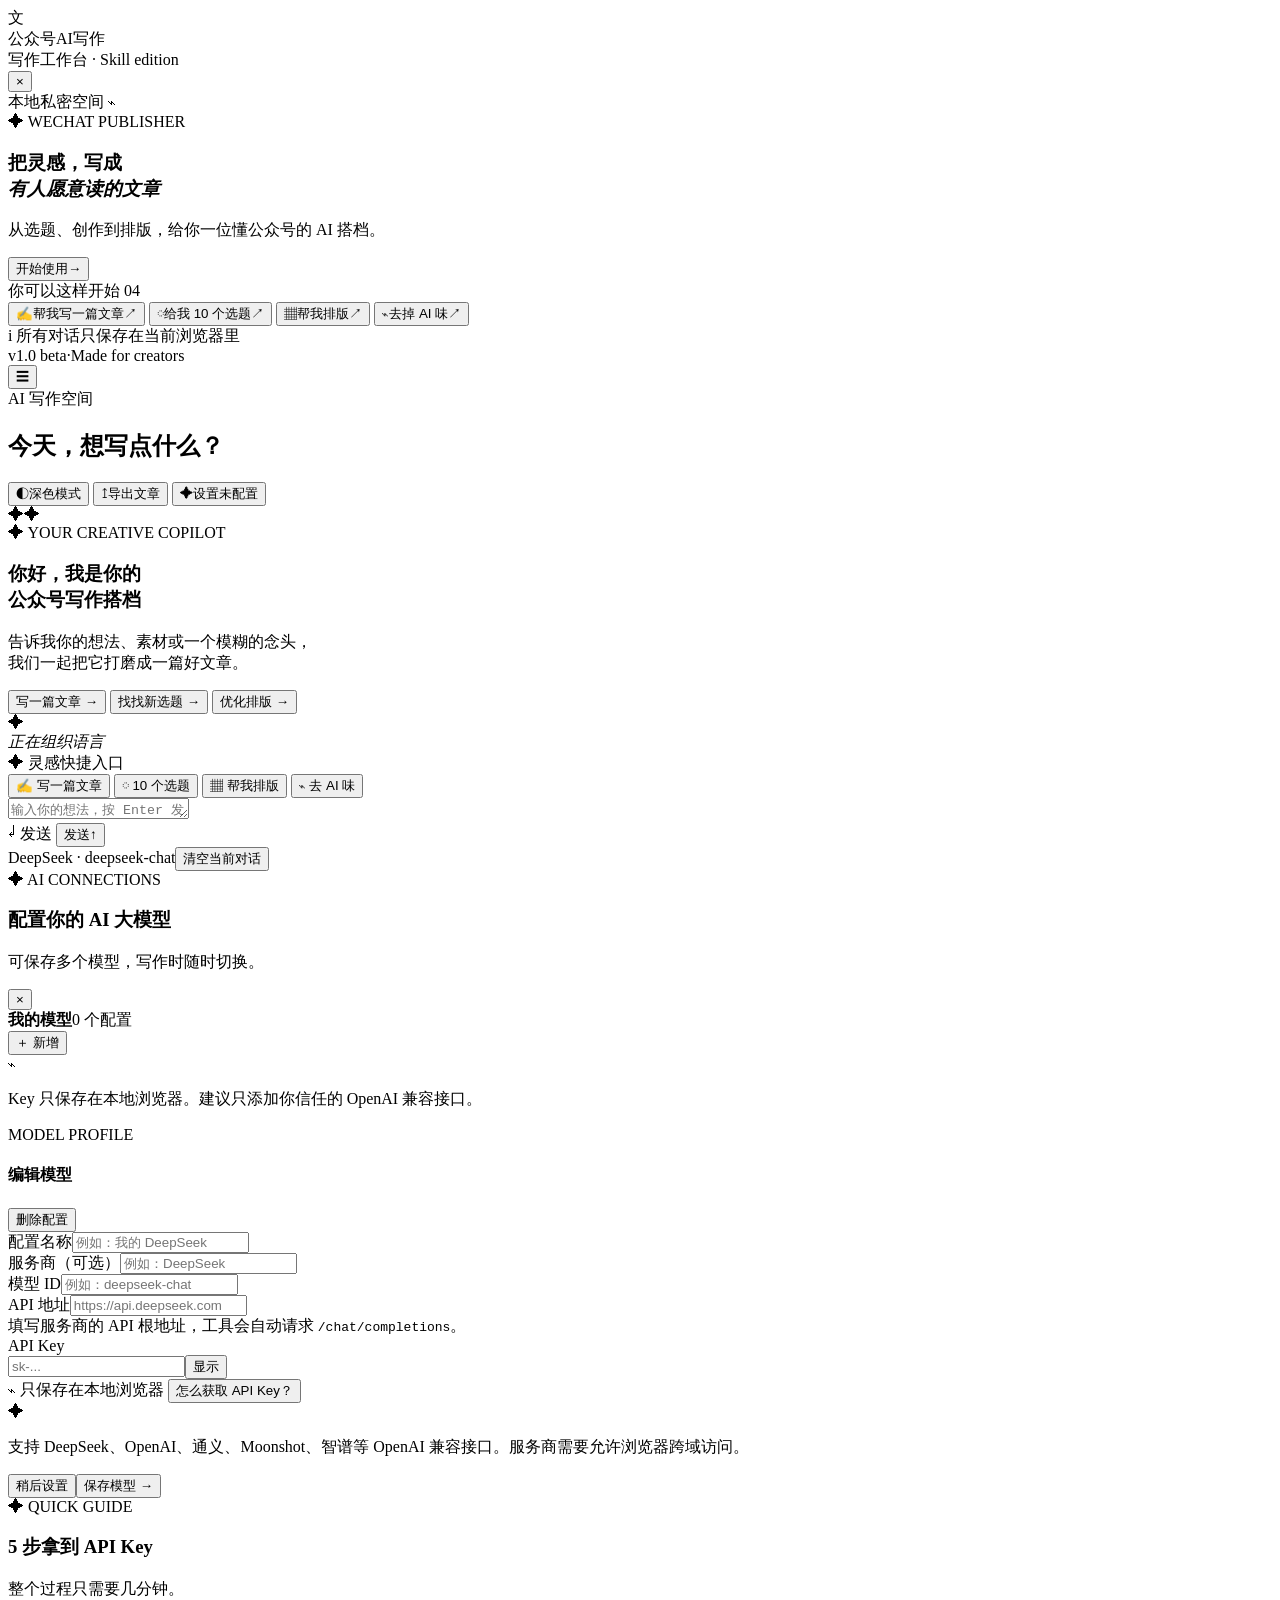
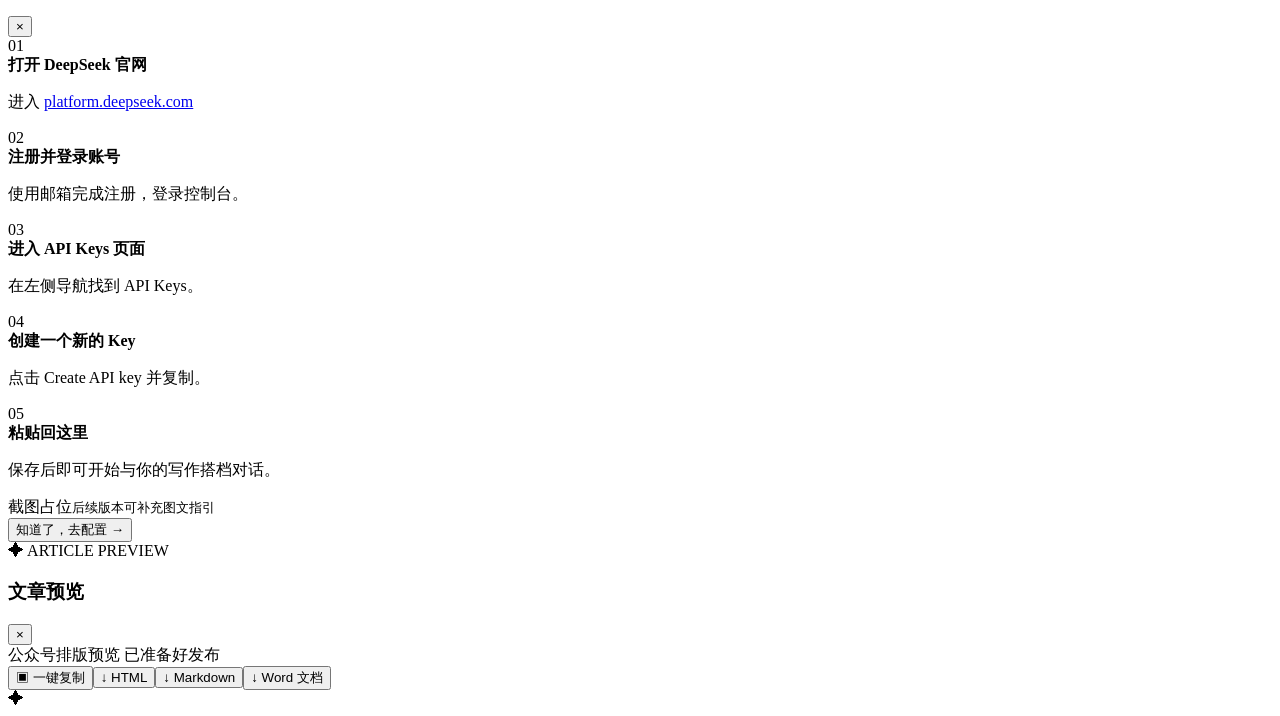
==== index.html @ 8183f0c5 "Deploy production build: index.html" ====
<!doctype html>
<html lang="zh-CN">
  <head>
    <meta charset="UTF-8" />
    <meta name="viewport" content="width=device-width, initial-scale=1.0" />
    <meta name="theme-color" content="#f4f8ff" />
    <meta name="description" content="公众号AI写作助手，把灵感变成能读、能转发的好文章。" />
    <title>公众号AI写作 · 写作工作台</title>
    <link rel="preconnect" href="https://fonts.googleapis.com" />
    <link rel="preconnect" href="https://fonts.gstatic.com" crossorigin />
    <link href="https://fonts.googleapis.com/css2?family=DM+Mono:wght@400;500&family=Manrope:wght@400;500;600;700;800&family=Noto+Sans+SC:wght@400;500;600;700;800&display=swap" rel="stylesheet" />
    <script type="module" crossorigin src="./assets/index-CMI5wqLU.js"></script>
    <link rel="stylesheet" crossorigin href="./assets/index-BpieRTwy.css">
  </head>
  <body>
    <div class="app-shell">
      <aside class="sidebar" id="sidebar">
        <div class="sidebar-top">
          <div class="brand-lockup">
            <div class="brand-mark">文</div>
            <div>
              <div class="brand-name">公众号AI写作</div>
              <div class="brand-caption">写作工作台 · Skill edition</div>
            </div>
          </div>
          <button class="icon-button mobile-only" id="close-sidebar" aria-label="关闭侧栏">×</button>
        </div>

        <div class="privacy-badge">
          <span class="pulse-dot"></span>
          <span>本地私密空间</span>
          <span class="privacy-lock">⌁</span>
        </div>

        <section class="intro-card">
          <div class="intro-orb orb-one"></div>
          <div class="intro-orb orb-two"></div>
          <div class="intro-card-content">
            <div class="eyebrow light-eyebrow"><span class="sparkle">✦</span> WECHAT PUBLISHER</div>
            <h1>把灵感，写成<br /><em>有人愿意读的文章</em></h1>
            <p>从选题、创作到排版，给你一位懂公众号的 AI 搭档。</p>
            <button class="primary-button intro-cta" id="start-writing">
              <span>开始使用</span><span class="button-arrow">→</span>
            </button>
          </div>
        </section>

        <div class="sidebar-section quick-section">
          <div class="section-label-row">
            <span class="section-label">你可以这样开始</span>
            <span class="section-count">04</span>
          </div>
          <button class="sidebar-prompt" data-action="article" data-prompt="帮我写一篇公众号文章">
            <span class="prompt-icon peach">✍</span><span>帮我写一篇文章</span><span class="prompt-chevron">↗</span>
          </button>
          <button class="sidebar-prompt" data-action="topics" data-prompt="给我 10 个适合公众号的选题">
            <span class="prompt-icon blue">◌</span><span>给我 10 个选题</span><span class="prompt-chevron">↗</span>
          </button>
          <button class="sidebar-prompt" data-action="format" data-prompt="把下面这段内容排版成公众号风格">
            <span class="prompt-icon green">▦</span><span>帮我排版</span><span class="prompt-chevron">↗</span>
          </button>
          <button class="sidebar-prompt" data-action="humanize" data-prompt="帮我把这段文字去掉 AI 味，写得更像真人">
            <span class="prompt-icon lavender">⌁</span><span>去掉 AI 味</span><span class="prompt-chevron">↗</span>
          </button>
        </div>

        <div class="sidebar-footer">
          <div class="sidebar-note">
            <span class="note-mark">i</span>
            <span>所有对话只保存在当前浏览器里</span>
          </div>
          <div class="footer-meta"><span>v1.0 beta</span><span>·</span><span>Made for creators</span></div>
        </div>
      </aside>

      <main class="main-panel">
        <header class="topbar">
          <button class="icon-button menu-button mobile-only" id="open-sidebar" aria-label="打开侧栏">☰</button>
          <div class="page-heading">
            <div class="heading-kicker"><span class="status-ring"></span> AI 写作空间</div>
            <h2>今天，想写点什么？</h2>
          </div>
          <div class="top-actions">
            <button class="ghost-button theme-button" id="theme-toggle"><span class="theme-icon">◐</span><span class="theme-label">深色模式</span></button>
            <button class="ghost-button" id="export-header"><span class="action-icon">↥</span><span>导出文章</span></button>
            <button class="settings-button" id="open-settings"><span class="settings-dot">✦</span><span>设置</span><span class="settings-status" id="settings-status">未配置</span></button>
          </div>
        </header>

        <section class="chat-stage">
          <div class="chat-scroll" id="chat-scroll">
            <div class="welcome-state" id="welcome-state">
              <div class="welcome-art" aria-hidden="true">
                <div class="art-paper paper-back"></div>
                <div class="art-paper paper-front">
                  <span class="paper-line line-long"></span><span class="paper-line line-medium"></span><span class="paper-line line-short"></span>
                  <span class="paper-star star-one">✦</span><span class="paper-star star-two">✦</span>
                </div>
                <div class="art-sun"></div>
              </div>
              <div class="welcome-copy">
                <div class="eyebrow"><span class="sparkle">✦</span> YOUR CREATIVE COPILOT</div>
                <h3>你好，我是你的<br /><span>公众号写作搭档</span></h3>
                <p>告诉我你的想法、素材或一个模糊的念头，<br class="desktop-break" />我们一起把它打磨成一篇好文章。</p>
                <div class="welcome-chips">
                  <button class="welcome-chip" data-action="article" data-prompt="帮我写一篇公众号文章">写一篇文章 <span>→</span></button>
                  <button class="welcome-chip" data-action="topics" data-prompt="给我 10 个适合公众号的选题">找找新选题 <span>→</span></button>
                  <button class="welcome-chip" data-action="format" data-prompt="帮我把这段内容排版成公众号风格">优化排版 <span>→</span></button>
                </div>
              </div>
            </div>
            <div class="messages-list" id="messages-list"></div>
            <div class="typing-row hidden" id="typing-row">
              <div class="avatar ai-avatar">✦</div>
              <div class="typing-bubble"><span></span><span></span><span></span><em>正在组织语言</em></div>
            </div>
          </div>

          <div class="composer-wrap">
            <div class="composer-inner">
              <div class="composer-tools">
                <span class="composer-hint"><span class="hint-spark">✦</span> 灵感快捷入口</span>
                <div class="composer-shortcuts">
                  <button class="shortcut" data-action="article" data-prompt="帮我写一篇公众号文章"><span>✍</span> 写一篇文章</button>
                  <button class="shortcut" data-action="topics" data-prompt="给我 10 个适合公众号的选题"><span>◌</span> 10 个选题</button>
                  <button class="shortcut" data-action="format" data-prompt="把下面这段内容排版成公众号风格"><span>▦</span> 帮我排版</button>
                  <button class="shortcut" data-action="humanize" data-prompt="帮我把这段文字去掉 AI 味，写得更像真人"><span>⌁</span> 去 AI 味</button>
                </div>
              </div>
              <div class="input-box">
                <textarea id="message-input" rows="1" placeholder="输入你的想法，按 Enter 发送 · Shift + Enter 换行"></textarea>
                <div class="input-actions">
                  <span class="input-footnote"><span class="kbd">↵</span> 发送</span>
                  <button class="send-button" id="send-button" aria-label="发送消息"><span>发送</span><span class="send-arrow">↑</span></button>
                </div>
              </div>
              <div class="composer-bottom"><span>DeepSeek · <span id="model-caption">deepseek-chat</span></span><button class="clear-button" id="clear-chat">清空当前对话</button></div>
            </div>
          </div>
        </section>
      </main>
    </div>

    <div class="modal-backdrop hidden" id="settings-modal" role="dialog" aria-modal="true" aria-labelledby="settings-title">
      <div class="modal-card settings-card model-settings-card">
        <div class="modal-header"><div><div class="eyebrow"><span class="sparkle">✦</span> AI CONNECTIONS</div><h3 id="settings-title">配置你的 AI 大模型</h3><p>可保存多个模型，写作时随时切换。</p></div><button class="modal-close" data-close="settings-modal">×</button></div>
        <div class="model-manager">
          <div class="model-list-panel">
            <div class="panel-title-row"><div><strong>我的模型</strong><span id="model-count">0 个配置</span></div><button class="add-model-button" id="add-model" type="button">＋ 新增</button></div>
            <div class="model-list" id="model-list"></div>
            <div class="model-list-help"><span>⌁</span><p>Key 只保存在本地浏览器。建议只添加你信任的 OpenAI 兼容接口。</p></div>
          </div>
          <div class="model-form-panel">
            <div class="model-form-heading"><div><span class="form-eyebrow">MODEL PROFILE</span><h4 id="model-form-title">编辑模型</h4></div><button class="text-link hidden" id="delete-model" type="button">删除配置</button></div>
            <div class="form-field compact-field"><label for="profile-name">配置名称</label><input id="profile-name" type="text" placeholder="例如：我的 DeepSeek" autocomplete="off" /></div>
            <div class="form-grid">
              <div class="form-field compact-field"><label for="provider-name">服务商（可选）</label><input id="provider-name" type="text" placeholder="例如：DeepSeek" autocomplete="off" /></div>
              <div class="form-field compact-field"><label for="model-id">模型 ID</label><input id="model-id" type="text" placeholder="例如：deepseek-chat" autocomplete="off" /></div>
            </div>
            <div class="form-field compact-field"><label for="base-url">API 地址</label><input id="base-url" type="url" placeholder="https://api.deepseek.com" autocomplete="off" /><div class="field-help">填写服务商的 API 根地址，工具会自动请求 <code>/chat/completions</code>。</div></div>
            <div class="form-field compact-field"><label for="api-key">API Key</label><div class="password-wrap"><input id="api-key" type="password" placeholder="sk-..." autocomplete="off" /><button class="password-toggle" id="toggle-key" type="button">显示</button></div><div class="field-help"><span class="secure-icon">⌁</span> 只保存在本地浏览器 <button class="text-link" id="open-tutorial">怎么获取 API Key？</button></div></div>
            <div class="modal-tip"><span>✦</span><p>支持 DeepSeek、OpenAI、通义、Moonshot、智谱等 OpenAI 兼容接口。服务商需要允许浏览器跨域访问。</p></div>
            <div class="modal-footer"><button class="secondary-button" data-close="settings-modal">稍后设置</button><button class="primary-button" id="save-model" type="button">保存模型 <span>→</span></button></div>
          </div>
        </div>
      </div>
    </div>

    <div class="modal-backdrop hidden" id="tutorial-modal" role="dialog" aria-modal="true" aria-labelledby="tutorial-title">
      <div class="modal-card tutorial-card">
        <div class="modal-header"><div><div class="eyebrow"><span class="sparkle">✦</span> QUICK GUIDE</div><h3 id="tutorial-title">5 步拿到 API Key</h3><p>整个过程只需要几分钟。</p></div><button class="modal-close" data-close="tutorial-modal">×</button></div>
        <div class="tutorial-steps"><div class="tutorial-step"><span>01</span><div><strong>打开 DeepSeek 官网</strong><p>进入 <a href="https://platform.deepseek.com/" target="_blank" rel="noreferrer">platform.deepseek.com</a></p></div></div><div class="tutorial-step"><span>02</span><div><strong>注册并登录账号</strong><p>使用邮箱完成注册，登录控制台。</p></div></div><div class="tutorial-step"><span>03</span><div><strong>进入 API Keys 页面</strong><p>在左侧导航找到 API Keys。</p></div></div><div class="tutorial-step"><span>04</span><div><strong>创建一个新的 Key</strong><p>点击 Create API key 并复制。</p></div></div><div class="tutorial-step"><span>05</span><div><strong>粘贴回这里</strong><p>保存后即可开始与你的写作搭档对话。</p></div></div></div>
        <div class="tutorial-placeholder"><span>截图占位</span><small>后续版本可补充图文指引</small></div>
        <div class="modal-footer"><button class="primary-button" data-close="tutorial-modal">知道了，去配置 <span>→</span></button></div>
      </div>
    </div>

    <div class="modal-backdrop hidden" id="preview-modal" role="dialog" aria-modal="true" aria-labelledby="preview-title">
      <div class="modal-card preview-card">
        <div class="modal-header preview-header"><div><div class="eyebrow"><span class="sparkle">✦</span> ARTICLE PREVIEW</div><h3 id="preview-title">文章预览</h3></div><button class="modal-close" data-close="preview-modal">×</button></div>
        <div class="preview-toolbar"><span id="preview-meta">公众号排版预览</span><span class="preview-ready"><i></i> 已准备好发布</span></div>
        <article class="article-preview" id="article-preview"></article>
        <div class="preview-actions"><button class="secondary-button" id="copy-richtext">▣ 一键复制</button><button class="secondary-button" id="download-html">↓ HTML</button><button class="secondary-button" id="download-markdown">↓ Markdown</button><button class="primary-button" id="download-word">↓ Word 文档</button></div>
      </div>
    </div>

    <div class="toast hidden" id="toast"><span class="toast-icon">✦</span><span id="toast-message"></span></div>
  </body>
</html>
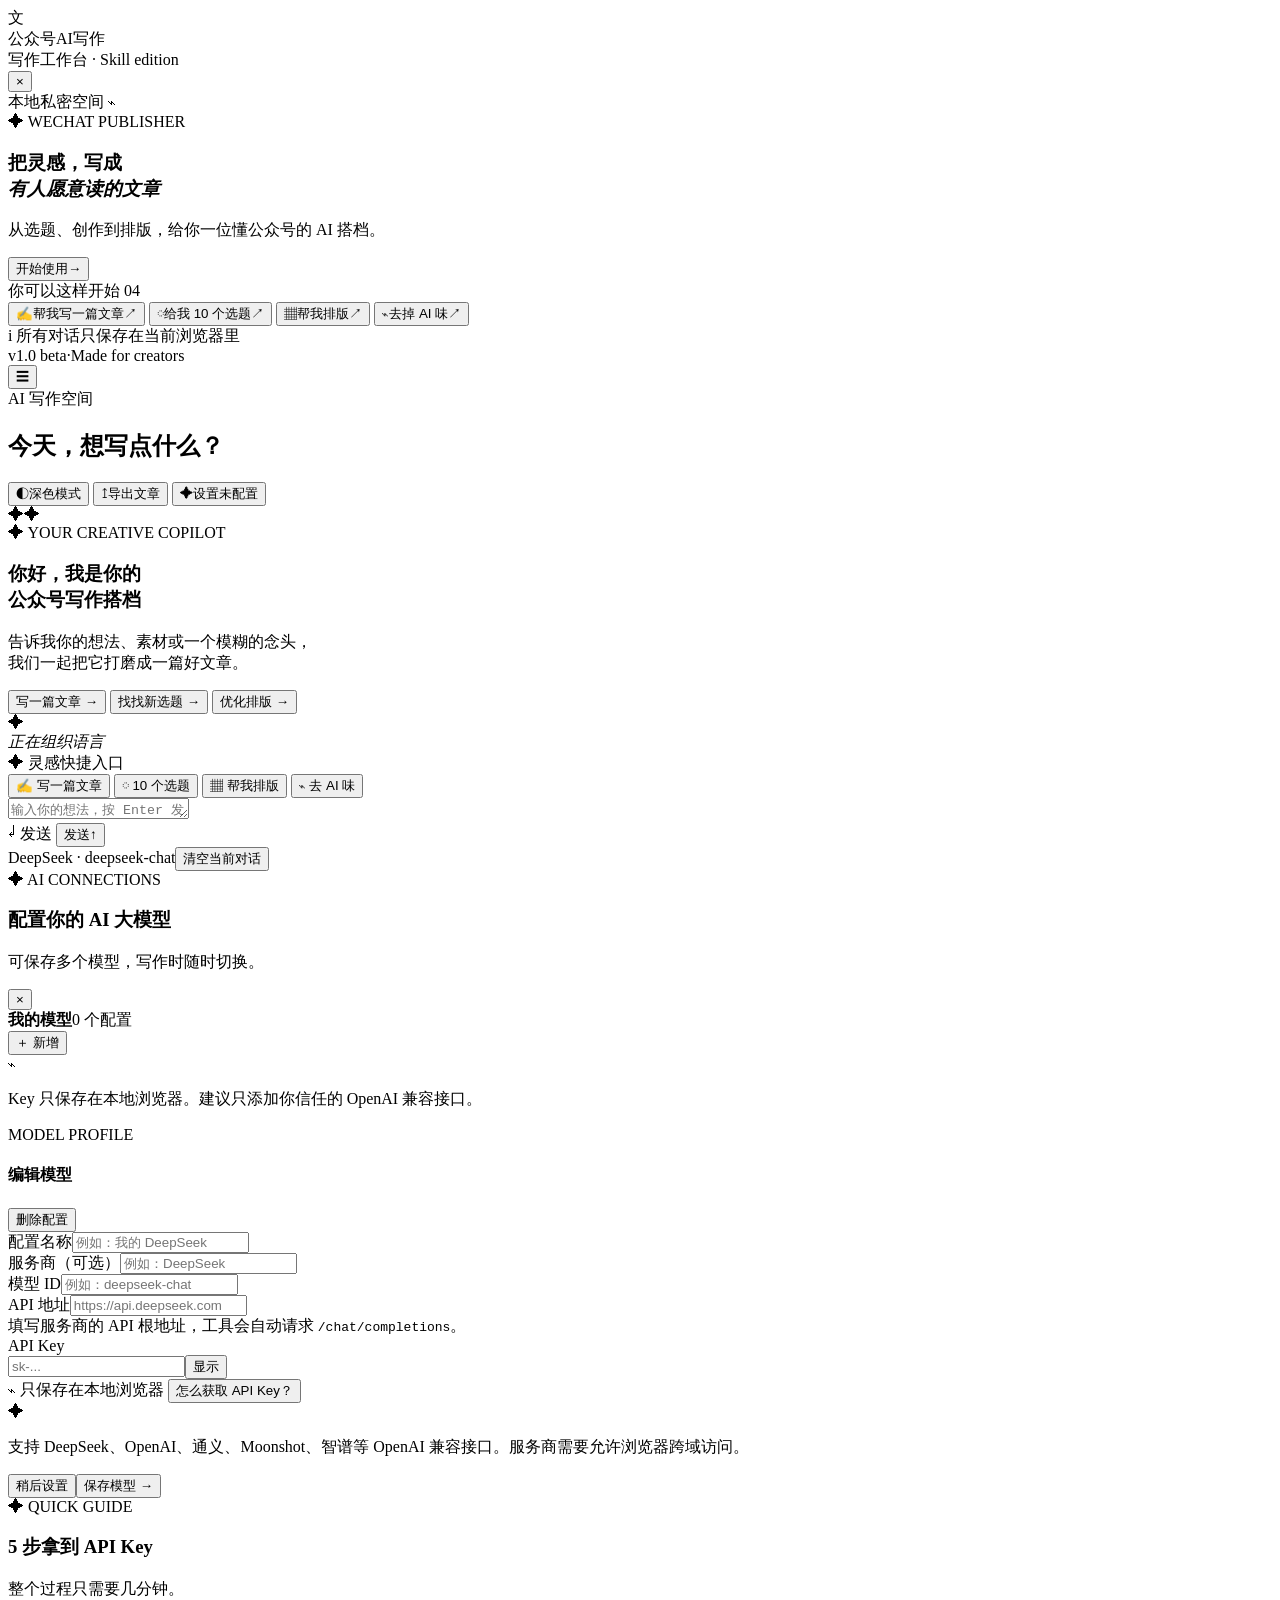
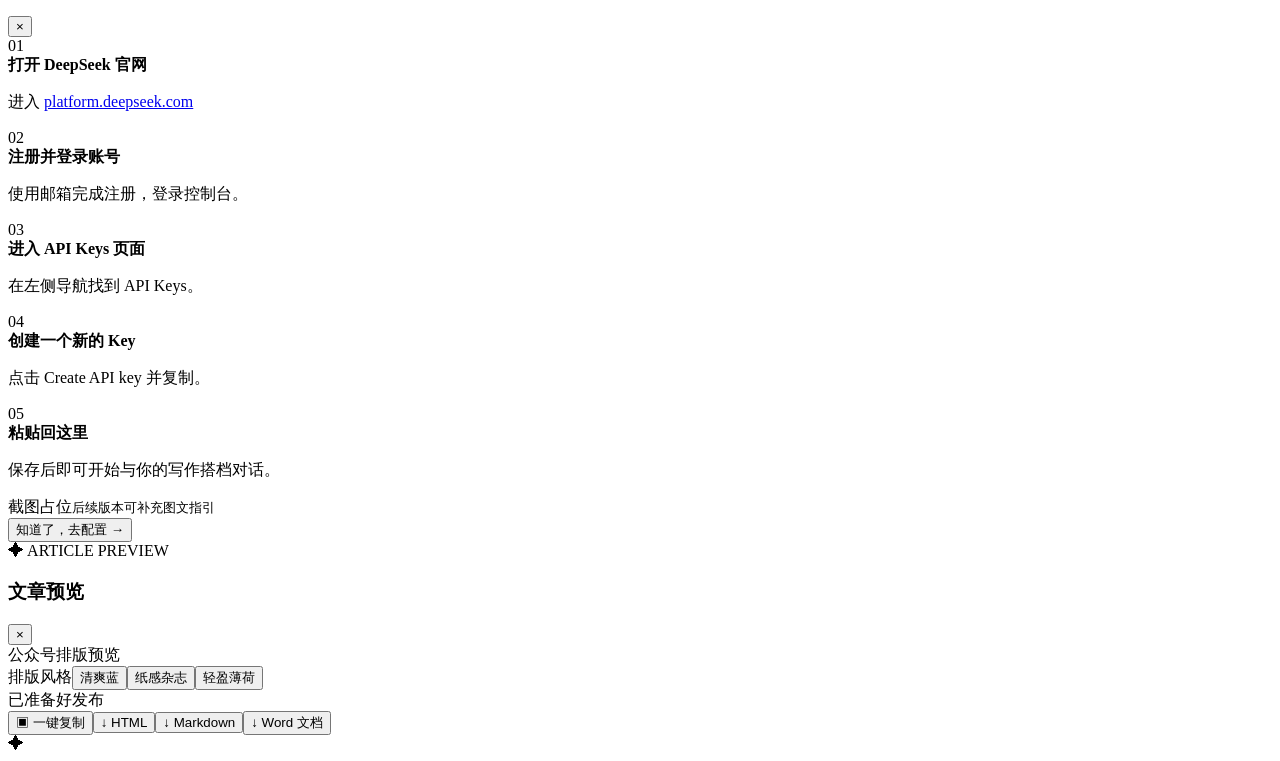
==== commit 28ddb524: "更新生产首页与功能入口" ====
--- a/index.html
+++ b/index.html
@@ -9,8 +9,8 @@
     <link rel="preconnect" href="https://fonts.googleapis.com" />
     <link rel="preconnect" href="https://fonts.gstatic.com" crossorigin />
     <link href="https://fonts.googleapis.com/css2?family=DM+Mono:wght@400;500&family=Manrope:wght@400;500;600;700;800&family=Noto+Sans+SC:wght@400;500;600;700;800&display=swap" rel="stylesheet" />
-    <script type="module" crossorigin src="./assets/index-CMI5wqLU.js"></script>
-    <link rel="stylesheet" crossorigin href="./assets/index-BpieRTwy.css">
+    <script type="module" crossorigin src="./assets/index-CMb3B1tg.js"></script>
+    <link rel="stylesheet" crossorigin href="./assets/index-BYj3uABD.css">
   </head>
   <body>
     <div class="app-shell">
@@ -178,7 +178,7 @@
     <div class="modal-backdrop hidden" id="preview-modal" role="dialog" aria-modal="true" aria-labelledby="preview-title">
       <div class="modal-card preview-card">
         <div class="modal-header preview-header"><div><div class="eyebrow"><span class="sparkle">✦</span> ARTICLE PREVIEW</div><h3 id="preview-title">文章预览</h3></div><button class="modal-close" data-close="preview-modal">×</button></div>
-        <div class="preview-toolbar"><span id="preview-meta">公众号排版预览</span><span class="preview-ready"><i></i> 已准备好发布</span></div>
+        <div class="preview-toolbar"><span id="preview-meta">公众号排版预览</span><div class="preview-toolbar-actions"><div class="layout-picker" aria-label="选择排版风格"><span>排版风格</span><button class="layout-option" data-layout="classic" type="button" aria-pressed="false">清爽蓝</button><button class="layout-option" data-layout="magazine" type="button" aria-pressed="false">纸感杂志</button><button class="layout-option" data-layout="mint" type="button" aria-pressed="false">轻盈薄荷</button></div><span class="preview-ready"><i></i> 已准备好发布</span></div></div>
         <article class="article-preview" id="article-preview"></article>
         <div class="preview-actions"><button class="secondary-button" id="copy-richtext">▣ 一键复制</button><button class="secondary-button" id="download-html">↓ HTML</button><button class="secondary-button" id="download-markdown">↓ Markdown</button><button class="primary-button" id="download-word">↓ Word 文档</button></div>
       </div>
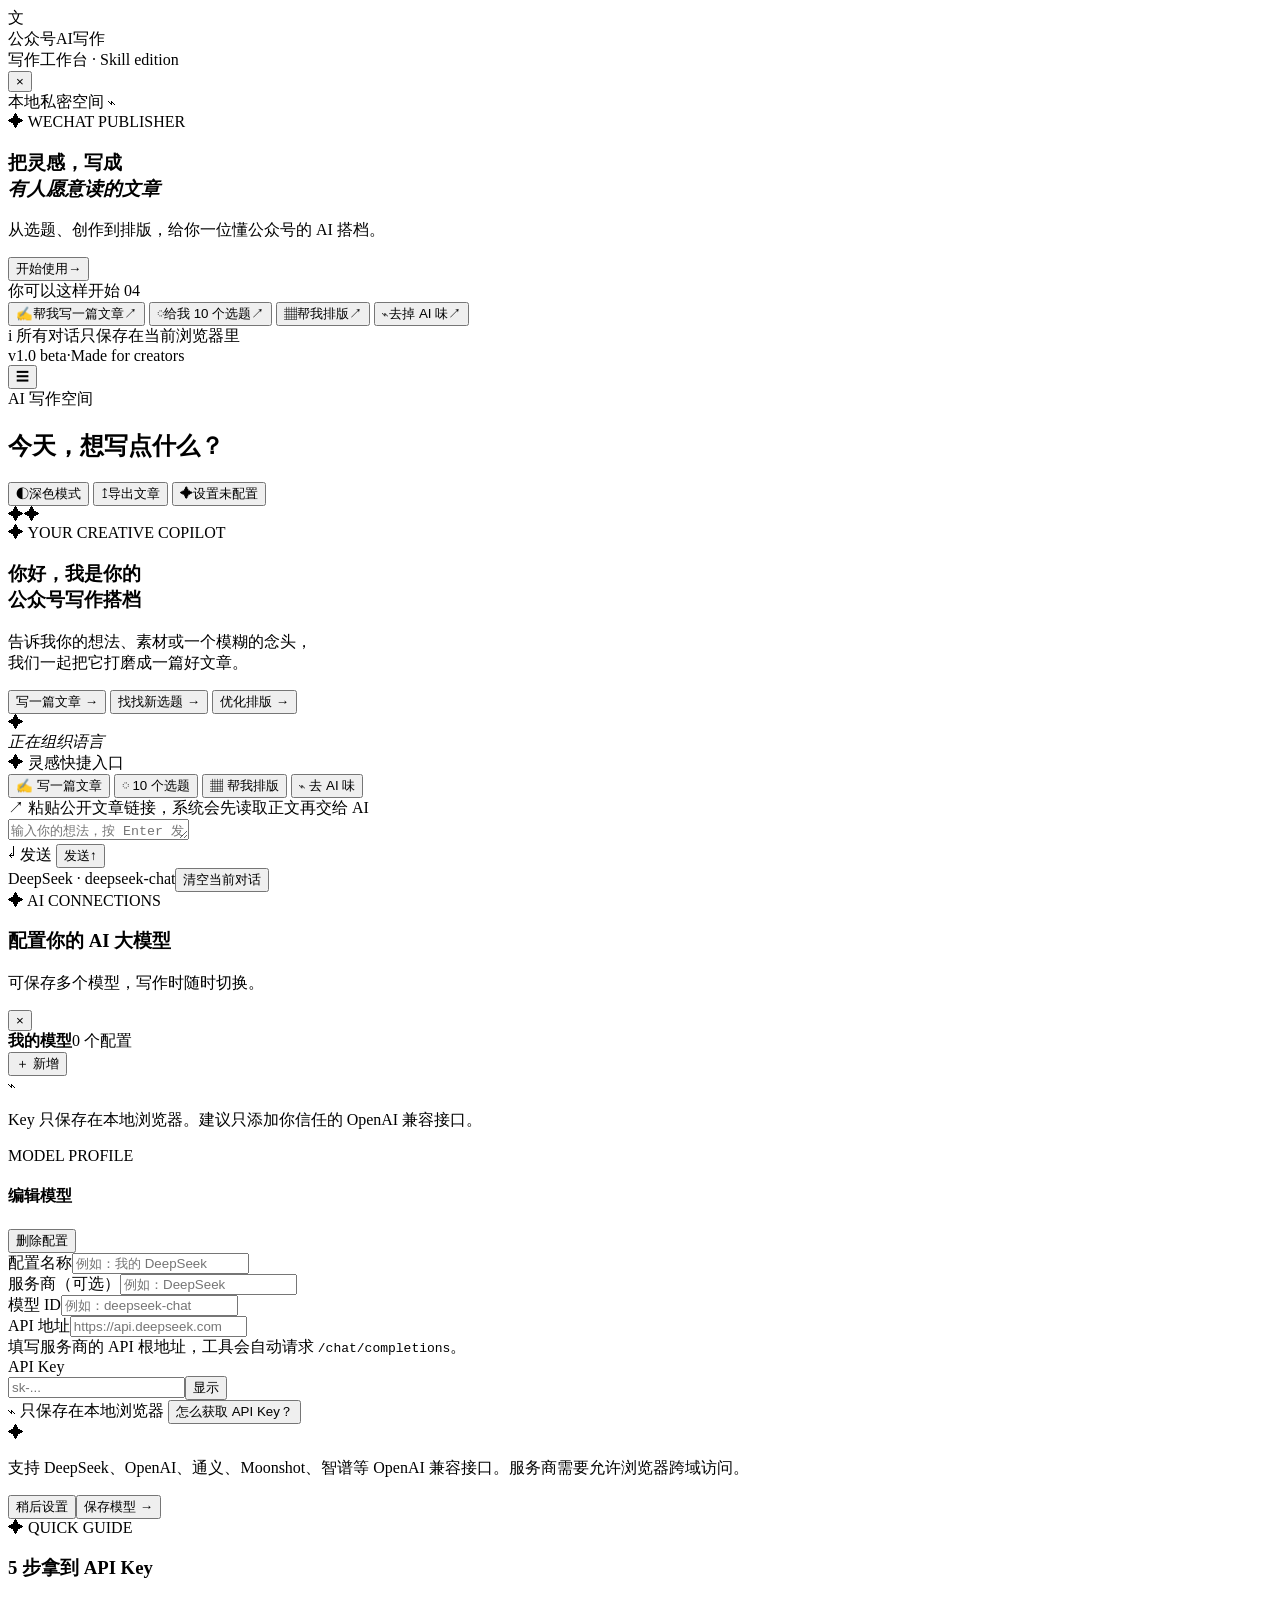
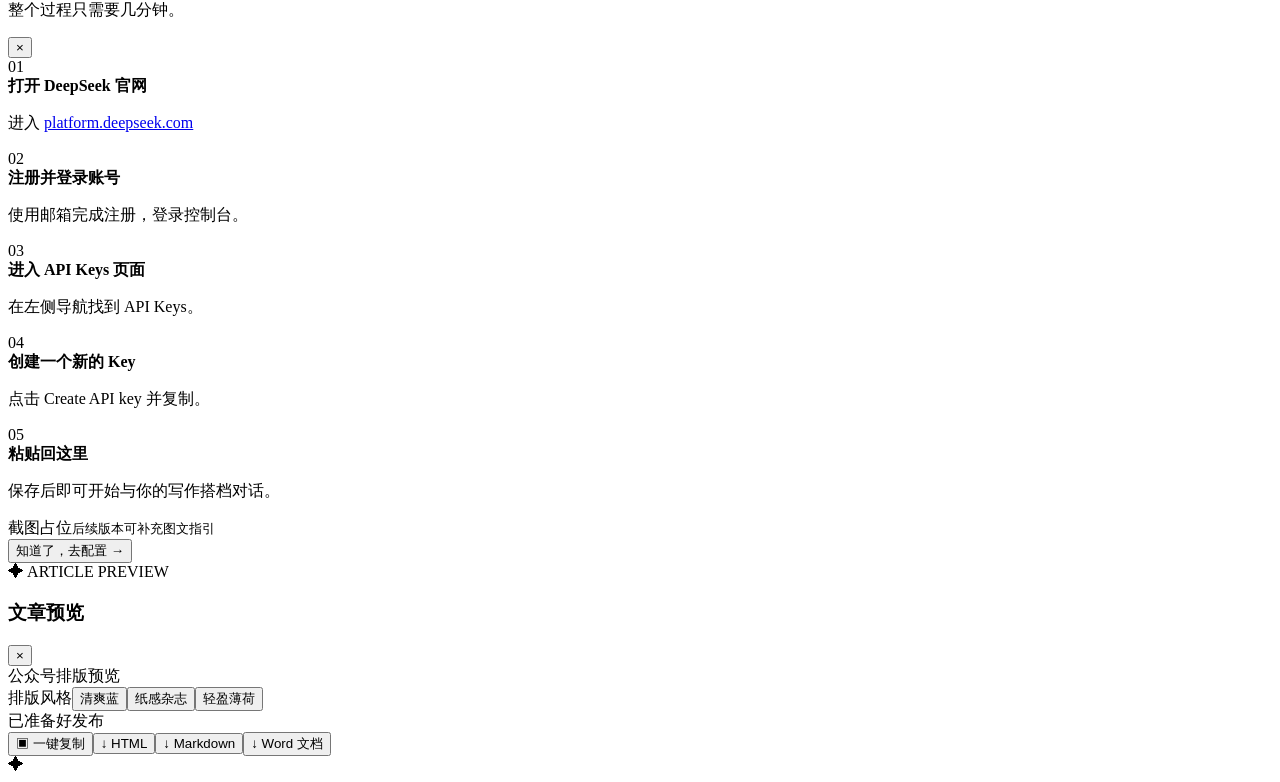
==== commit 55c77858: "更新正文配图与链接入口" ====
--- a/index.html
+++ b/index.html
@@ -9,8 +9,8 @@
     <link rel="preconnect" href="https://fonts.googleapis.com" />
     <link rel="preconnect" href="https://fonts.gstatic.com" crossorigin />
     <link href="https://fonts.googleapis.com/css2?family=DM+Mono:wght@400;500&family=Manrope:wght@400;500;600;700;800&family=Noto+Sans+SC:wght@400;500;600;700;800&display=swap" rel="stylesheet" />
-    <script type="module" crossorigin src="./assets/index-CMb3B1tg.js"></script>
-    <link rel="stylesheet" crossorigin href="./assets/index-BYj3uABD.css">
+    <script type="module" crossorigin src="./assets/index-BHVMIN9N.js"></script>
+    <link rel="stylesheet" crossorigin href="./assets/index-GO5avfic.css">
   </head>
   <body>
     <div class="app-shell">
@@ -127,6 +127,7 @@
                   <button class="shortcut" data-action="humanize" data-prompt="帮我把这段文字去掉 AI 味，写得更像真人"><span>⌁</span> 去 AI 味</button>
                 </div>
               </div>
+              <div class="link-reader-hint" id="link-reader-hint"><span>↗</span> 粘贴公开文章链接，系统会先读取正文再交给 AI</div>
               <div class="input-box">
                 <textarea id="message-input" rows="1" placeholder="输入你的想法，按 Enter 发送 · Shift + Enter 换行"></textarea>
                 <div class="input-actions">
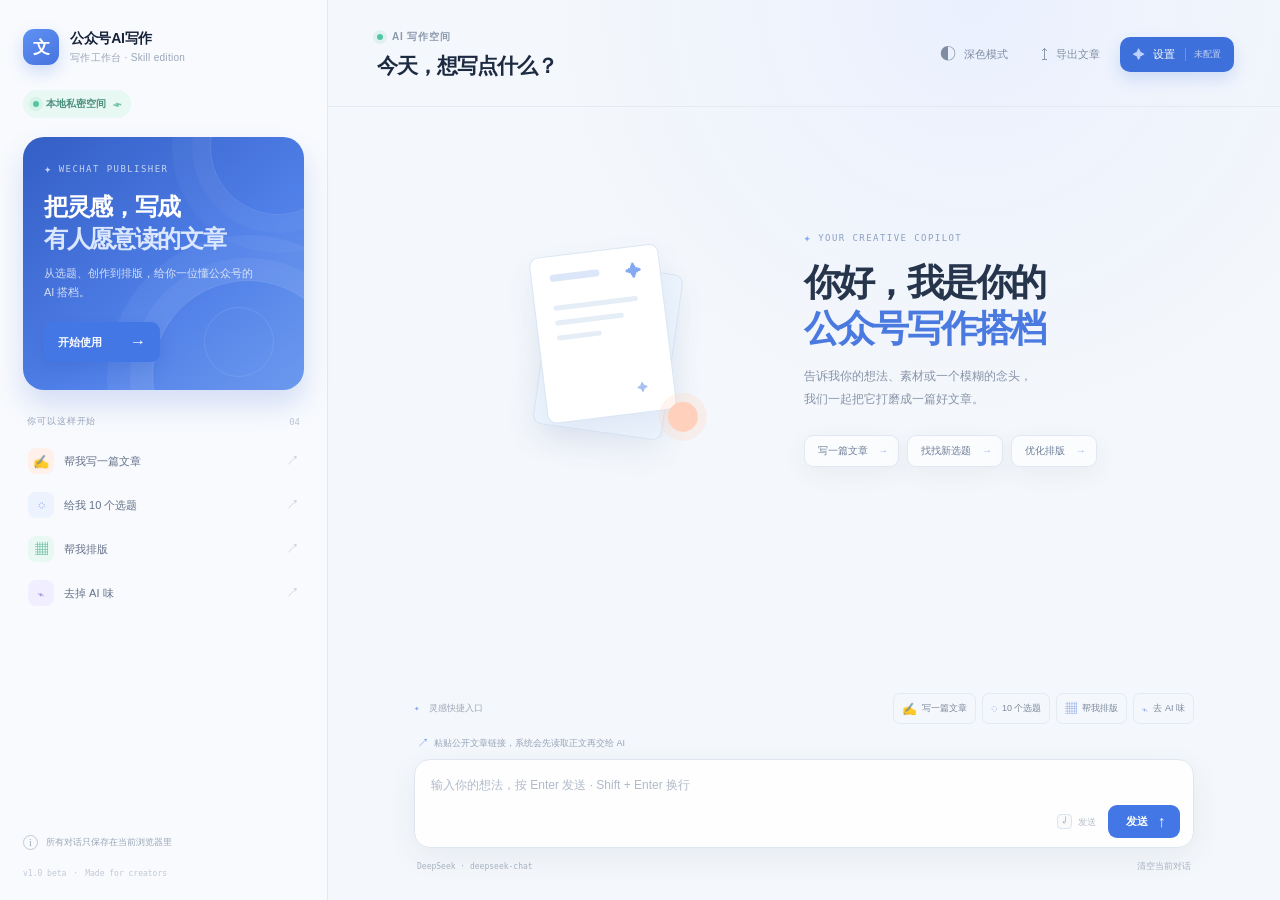
==== commit 2874cdb8: "Update script source in index.html" ====
--- a/index.html
+++ b/index.html
@@ -9,7 +9,7 @@
     <link rel="preconnect" href="https://fonts.googleapis.com" />
     <link rel="preconnect" href="https://fonts.gstatic.com" crossorigin />
     <link href="https://fonts.googleapis.com/css2?family=DM+Mono:wght@400;500&family=Manrope:wght@400;500;600;700;800&family=Noto+Sans+SC:wght@400;500;600;700;800&display=swap" rel="stylesheet" />
-    <script type="module" crossorigin src="./assets/index-BHVMIN9N.js"></script>
+    <script type="module" crossorigin src="./assets/index-B1x9P6ZJ.js"></script>
     <link rel="stylesheet" crossorigin href="./assets/index-GO5avfic.css">
   </head>
   <body>
--- a/assets/index-GO5avfic.css
+++ b/assets/index-GO5avfic.css
@@ -0,0 +1 @@
+:root{--bg:#f4f7fb;--panel:#ffffffeb;--surface:#fff;--surface-soft:#f8faff;--surface-muted:#f1f4f9;--line:#e7ecf3;--line-strong:#dbe3ee;--text:#162238;--text-muted:#728097;--text-faint:#9aa6b8;--primary:#4478e8;--primary-deep:#315ec6;--primary-soft:#edf3ff;--mint:#52c6a5;--peach:#f9a98f;--lavender:#a598e9;--shadow-sm:0 7px 24px #2d42660f;--shadow-lg:0 24px 80px #1d335929;--radius-lg:24px;--radius-md:15px;--radius-sm:10px}*{box-sizing:border-box}html,body{min-width:375px;min-height:100%;margin:0}body{background:var(--bg);color:var(--text);-webkit-font-smoothing:antialiased;font-family:Manrope,Noto Sans SC,sans-serif}button,input,textarea,select{font:inherit}button{cursor:pointer;border:0}button:focus-visible,input:focus-visible,textarea:focus-visible,select:focus-visible{outline-offset:2px;outline:3px solid #4478e838}.app-shell{background:radial-gradient(circle at 76% 0%, #e6eeffb8, transparent 32%), var(--bg);min-height:100vh;display:flex}.sidebar{background:#f9fbfed6;border-right:1px solid #dee5efd1;flex-direction:column;flex:0 0 328px;width:328px;min-height:100vh;padding:29px 23px 22px;display:flex}.sidebar-top{justify-content:space-between;align-items:center;display:flex}.brand-lockup{align-items:center;gap:11px;display:flex}.brand-mark{color:#fff;background:linear-gradient(145deg,#5f92f4,#4773df);border-radius:11px;place-items:center;width:36px;height:36px;font-size:17px;font-weight:800;display:grid;box-shadow:0 7px 16px #4478e838}.brand-name{letter-spacing:-.02em;font-size:14px;font-weight:800}.brand-caption{color:var(--text-faint);letter-spacing:.03em;margin-top:3px;font-size:10px}.privacy-badge{color:#4b8f7d;background:#e8f8f2;border-radius:20px;align-self:flex-start;align-items:center;gap:7px;margin:25px 0 19px;padding:7px 10px;font-size:10px;font-weight:700;display:inline-flex}.pulse-dot,.status-ring{background:#52c6a5;border-radius:50%;width:6px;height:6px;display:inline-block;box-shadow:0 0 0 4px #52c6a51f}.privacy-lock{color:#76bdab;font-size:15px;line-height:10px;transform:rotate(-30deg)}.intro-card{color:#fff;background:linear-gradient(140deg,#345fc5 1%,#4f7fe8 58%,#6c99ee 100%);border-radius:21px;min-height:253px;position:relative;overflow:hidden;box-shadow:0 15px 28px #4370d633}.intro-card:after{content:"";border:1px solid #ffffff29;border-radius:50%;width:190px;height:190px;position:absolute;inset:auto -40px -82px auto;box-shadow:0 0 0 22px #ffffff0d,0 0 0 45px #ffffff0d}.intro-card-content{z-index:2;padding:25px 21px;position:relative}.eyebrow{color:#8ca0c1;letter-spacing:.16em;align-items:center;gap:6px;font-family:DM Mono,monospace;font-size:9px;font-weight:500;display:flex}.light-eyebrow{color:#ffffffb3}.sparkle{color:#86a9ff;font-size:12px}.light-eyebrow .sparkle{color:#c9d8ff}.intro-card h1{letter-spacing:-.055em;margin:15px 0 9px;font-size:24px;line-height:1.33}.intro-card h1 em{color:#dbe7ff;font-style:normal}.intro-card p{color:#ffffffc4;max-width:220px;margin:0;font-size:11px;line-height:1.7}.intro-cta{color:#315ec6;background:#fff;margin-top:21px;padding:10px 13px 10px 16px;box-shadow:0 8px 17px #14368a1f}.intro-cta:hover{background:#f4f7ff;transform:translateY(-1px)}.button-arrow{margin-left:16px;font-size:16px}.intro-orb{z-index:1;border:1px solid #ffffff1f;border-radius:50%;position:absolute}.orb-one{width:136px;height:136px;top:-58px;right:-42px;box-shadow:0 0 0 18px #ffffff08,0 0 0 38px #ffffff08}.orb-two{border-color:#ffffff1a;width:70px;height:70px;bottom:13px;right:30px}.sidebar-section{margin-top:25px}.section-label-row{justify-content:space-between;align-items:center;margin:0 4px 11px;display:flex}.section-label{color:#98a5b9;letter-spacing:.1em;text-transform:uppercase;font-family:DM Mono,monospace;font-size:9px}.section-count{color:#bdc7d5;font-family:DM Mono,monospace;font-size:9px}.sidebar-prompt{color:#637189;text-align:left;background:0 0;align-items:center;gap:10px;width:100%;padding:9px 5px;font-size:11px;transition:color .2s,transform .2s;display:flex}.sidebar-prompt:hover{color:var(--primary);transform:translate(2px)}.prompt-icon{border-radius:8px;flex:0 0 26px;place-items:center;width:26px;height:26px;font-size:13px;display:grid}.prompt-icon.peach{color:#ed8c72;background:#fff0ea}.prompt-icon.blue{color:#668fe9;background:#edf2ff}.prompt-icon.green{color:#51af93;background:#e8f8f2}.prompt-icon.lavender{color:#8b7fd4;background:#f1efff}.prompt-chevron{color:#c3cbd7;margin-left:auto;font-size:13px}.sidebar-footer{margin-top:auto}.sidebar-note{color:#9aa6b7;align-items:center;gap:8px;font-size:9px;line-height:1.45;display:flex}.note-mark{color:#9aa6b7;border:1px solid #c1cad8;border-radius:50%;flex:0 0 15px;place-items:center;width:15px;height:15px;font-family:Georgia,serif;font-size:10px;display:grid}.footer-meta{color:#c1c9d5;gap:7px;margin-top:19px;font-family:DM Mono,monospace;font-size:8px;display:flex}.main-panel{flex-direction:column;flex:1;min-width:0;display:flex}.topbar{border-bottom:1px solid #e0e6efbf;justify-content:space-between;align-items:center;min-height:107px;padding:23px 46px 20px 49px;display:flex}.heading-kicker{color:#8b98ad;letter-spacing:.08em;align-items:center;gap:9px;margin-bottom:8px;font-size:10px;font-weight:700;display:flex}.page-heading h2{color:#1d2b42;letter-spacing:-.045em;margin:0;font-size:21px}.top-actions{align-items:center;gap:8px;display:flex}.ghost-button,.settings-button,.secondary-button{border-radius:10px;justify-content:center;align-items:center;gap:8px;font-size:11px;transition:all .2s;display:inline-flex}.ghost-button{color:#7f8da2;background:0 0;padding:10px 12px}.ghost-button:hover{color:var(--primary);background:var(--primary-soft)}.theme-icon{font-size:16px}.action-icon{color:#8b99ae;font-size:16px}.settings-button{color:#fff;background:#3d70db;padding:10px 13px;box-shadow:0 7px 15px #3d70db2e}.settings-button:hover{background:#315fc9;transform:translateY(-1px)}.settings-dot{color:#bdd1ff;font-size:12px}.settings-status{color:#ffffffb3;border-left:1px solid #ffffff40;margin-left:2px;padding-left:8px;font-size:9px}.chat-stage{flex-direction:column;flex:1;min-height:0;display:flex}.chat-scroll{scroll-behavior:smooth;flex:1;min-height:0;padding:42px 8.5% 30px;overflow-y:auto}.chat-scroll::-webkit-scrollbar{width:8px}.chat-scroll::-webkit-scrollbar-thumb{background:#dce4ef padding-box padding-box;border:2px solid #0000;border-radius:8px}.welcome-state{justify-content:center;align-items:center;gap:clamp(35px,8vw,125px);min-height:420px;padding:15px 2% 35px;display:flex}.welcome-art{flex:0 0 190px;width:190px;height:205px;position:relative;transform:rotate(-4deg)}.art-paper{background:#fff;border:1px solid #dae6f5;border-radius:9px;width:130px;height:167px;position:absolute;box-shadow:0 14px 30px #567bad17}.paper-back{background:#edf4fd;top:19px;left:32px;transform:rotate(12deg)}.paper-front{padding:39px 18px;top:3px;left:28px;transform:rotate(-3deg)}.paper-front:before{content:"";background:#dbe7f8;border-radius:4px;width:50px;height:7px;position:absolute;top:18px;left:18px}.paper-line{background:#e5edf7;border-radius:4px;height:5px;margin:10px 0;display:block}.line-long{width:85px}.line-medium{width:69px}.line-short{width:45px}.paper-star{color:#84aaf2;font-size:17px;position:absolute}.star-one{top:15px;right:17px}.star-two{color:#a7c0f2;font-size:11px;bottom:18px;right:25px}.art-sun{background:#ffd1bd;border-radius:50%;width:30px;height:30px;position:absolute;bottom:15px;right:8px;box-shadow:0 0 0 9px #ffd1bd40}.welcome-copy{max-width:412px}.welcome-copy h3{color:#26354c;letter-spacing:-.07em;margin:15px 0 13px;font-size:clamp(27px,3vw,37px);line-height:1.24}.welcome-copy h3 span{color:#4a79df}.welcome-copy p{color:#8794a8;margin:0;font-size:12px;line-height:1.9}.welcome-chips{flex-wrap:wrap;gap:8px;margin-top:24px;display:flex}.welcome-chip{color:#6e7f97;box-shadow:var(--shadow-sm);background:#ffffffb3;border:1px solid #e1e8f3;border-radius:9px;padding:8px 10px 8px 13px;font-size:10px;transition:all .2s}.welcome-chip span{color:#9fb5ed;margin-left:8px}.welcome-chip:hover{color:var(--primary);background:#fff;border-color:#c7d7f8;transform:translateY(-1px)}.messages-list{width:min(780px,100%);margin:0 auto}.message-row{gap:12px;margin:24px 0;display:flex}.message-row.user{flex-direction:row-reverse}.avatar{border-radius:10px;flex:0 0 29px;place-items:center;width:29px;height:29px;font-size:12px;font-weight:800;display:grid}.ai-avatar{color:#fff;background:linear-gradient(140deg,#628ff0,#3d6bd4);box-shadow:0 5px 12px #3d6bd42e}.user-avatar{color:#8b6f61;background:#ffe8dc}.message-content{max-width:min(75%,620px)}.message-meta{color:#9aa7b9;margin:2px 0 7px;font-family:DM Mono,monospace;font-size:9px}.message-row.user .message-meta{text-align:right}.message-bubble{color:#506078;box-shadow:var(--shadow-sm);background:#fff;border-radius:5px 16px 16px;padding:13px 16px;font-size:12px;line-height:1.85}.message-row.user .message-bubble{color:#fff;background:linear-gradient(135deg,#4c7fe5,#396dd8);border-radius:16px 5px 16px 16px;box-shadow:0 8px 18px #3b6bd724}.message-bubble p{margin:0 0 10px}.message-bubble p:last-child{margin-bottom:0}.message-bubble h1,.message-bubble h2,.message-bubble h3{color:#273a58;margin:3px 0 9px;line-height:1.4}.message-row.user .message-bubble h1,.message-row.user .message-bubble h2,.message-row.user .message-bubble h3{color:#fff}.message-bubble h1{font-size:19px}.message-bubble h2{font-size:16px}.message-bubble h3{font-size:14px}.message-bubble ul,.message-bubble ol{margin:7px 0 10px;padding-left:21px}.message-bubble li{margin:4px 0}.message-bubble blockquote{color:#7d8ca3;background:#f6f8fc;border-left:3px solid #a9c2fa;margin:9px 0;padding:4px 12px}.message-row.user .message-bubble blockquote{color:#fffc;background:#ffffff1a;border-color:#ffffff8c}.message-bubble code{color:#5b6b91;background:#f0f3f8;border-radius:5px;padding:2px 5px;font-family:DM Mono,monospace;font-size:10px}.message-bubble pre{color:#d7e5ff;background:#1c2940;border-radius:10px;margin:10px 0;padding:13px;font-family:DM Mono,monospace;font-size:10px;line-height:1.65;position:relative;overflow:auto}.message-bubble pre code{color:inherit;background:0 0;padding:0}.message-bubble table{border-collapse:collapse;width:100%;margin-top:8px;font-size:10px}.message-bubble th,.message-bubble td{text-align:left;border:1px solid #e5ebf4;padding:6px 8px}.message-bubble th{color:#59709c;background:#f3f6fb}.message-row.user .message-bubble a{color:#fff}.message-bubble a{color:#4778dd}.message-bubble img{object-fit:cover;border-radius:11px;width:100%;max-height:280px;margin:10px 0 13px;display:block}.message-actions{gap:9px;margin-top:9px;display:flex}.message-action{color:#8191a8;background:#f4f7fb;border-radius:7px;padding:5px 8px;font-size:9px}.message-action:hover{color:var(--primary);background:var(--primary-soft)}.message-row.user .message-actions{justify-content:flex-end}.message-row.user .message-action{color:#7695db;background:#edf3ff}.typing-row{gap:12px;width:min(780px,100%);margin:22px auto;animation:.2s ease-out appear;display:flex}.typing-bubble{box-shadow:var(--shadow-sm);background:#fff;border-radius:5px 16px 16px;align-items:center;gap:4px;padding:13px 15px;display:flex}.typing-bubble span{background:#82a4ed;border-radius:50%;width:5px;height:5px;animation:1.2s infinite bounce}.typing-bubble span:nth-child(2){animation-delay:.16s}.typing-bubble span:nth-child(3){animation-delay:.32s}.typing-bubble em{color:#9ba8b9;margin-left:6px;font-size:10px;font-style:normal}.composer-wrap{padding:10px 8.5% 24px}.composer-inner{width:min(780px,100%);margin:0 auto}.composer-tools{justify-content:space-between;align-items:center;gap:12px;margin-bottom:11px;display:flex}.composer-hint{color:#9aa7b9;font-family:DM Mono,monospace;font-size:9px}.hint-spark{color:#86a8ed;margin-right:4px}.composer-shortcuts{gap:6px;display:flex}.shortcut{color:#7b899d;background:0 0;border:1px solid #e4eaf2;border-radius:7px;align-items:center;gap:5px;padding:6px 8px;font-size:9px;transition:all .2s;display:inline-flex}.shortcut span{color:#8ca7e6;font-size:12px}.shortcut:hover{color:var(--primary);background:#fff;border-color:#cad9f5}.input-box{background:#ffffffe6;border:1px solid #dfe6f0;border-radius:16px;padding:12px 13px 9px 16px;transition:border .2s,box-shadow .2s;box-shadow:0 9px 30px #3a527512}.input-box:focus-within{border-color:#a9c2f4;box-shadow:0 9px 30px #3a69c71a,0 0 0 3px #7199e914}.input-box textarea{resize:none;color:#43526a;background:0 0;border:0;outline:0;width:100%;min-height:29px;max-height:130px;padding:3px 0 5px;font-size:12px;line-height:1.7}.input-box textarea::placeholder{color:#b0bac8}.input-actions{justify-content:flex-end;align-items:center;gap:12px;display:flex}.input-footnote{color:#b2bdca;font-size:9px}.kbd{color:#9caaba;background:#f8fafc;border:1px solid #dce4ed;border-radius:4px;place-items:center;width:15px;height:15px;margin-right:3px;font-size:10px;display:inline-grid}.send-button,.primary-button{color:#fff;background:#4377e5;border-radius:9px;justify-content:center;align-items:center;font-size:11px;font-weight:700;transition:all .2s;display:inline-flex}.send-button{gap:10px;min-width:72px;padding:9px 10px 9px 13px}.send-button:hover,.primary-button:hover{background:#315fc9;transform:translateY(-1px);box-shadow:0 8px 16px #3867d32e}.send-button:disabled{opacity:.52;cursor:not-allowed;box-shadow:none;transform:none}.send-arrow{font-size:16px;line-height:11px}.composer-bottom{color:#a7b2c1;justify-content:space-between;align-items:center;margin-top:9px;padding:0 3px;font-family:DM Mono,monospace;font-size:8px;display:flex}.clear-button{color:#a7b2c1;background:0 0;padding:3px 0;font-size:9px}.clear-button:hover{color:#e27f79}.mobile-only{display:none}.hidden{display:none!important}.modal-backdrop{z-index:20;-webkit-backdrop-filter:blur(7px);backdrop-filter:blur(7px);background:#16223861;place-items:center;padding:20px;animation:.2s ease-out fade;display:grid;position:fixed;inset:0}.modal-card{width:min(500px,100%);max-height:min(760px,100vh - 40px);box-shadow:var(--shadow-lg);background:#fffffffa;border:1px solid #ffffffbf;border-radius:22px;padding:28px;animation:.24s ease-out slide-up;overflow:auto}.modal-header{justify-content:space-between;gap:20px;display:flex}.modal-header h3{color:#253650;letter-spacing:-.06em;margin:8px 0 5px;font-size:24px}.modal-header p{color:#929fb1;margin:0;font-size:11px}.modal-close{color:#8d9aae;background:#f3f6fa;border-radius:9px;flex:0 0 29px;width:29px;height:29px;font-size:20px;line-height:20px}.modal-close:hover{color:#344d77;background:#e9eef6}.form-field{margin-top:25px}.form-field label{color:#56667f;margin-bottom:8px;font-size:11px;font-weight:700;display:block}.password-wrap,.select-wrap{align-items:center;display:flex;position:relative}.form-field input,.form-field select{color:#3d4e68;background:#fbfcfe;border:1px solid #dde5ef;border-radius:10px;outline:0;width:100%;height:43px;padding:0 13px;font-size:12px}.form-field input:focus,.form-field select:focus{border-color:#9fbaf0;box-shadow:0 0 0 3px #4478e814}.password-wrap input{padding-right:60px}.password-toggle{color:#7b9ce6;background:0 0;padding:5px;font-size:10px;position:absolute;right:9px}.select-wrap select{appearance:none;padding-right:36px}.select-wrap>span{pointer-events:none;color:#94a4b9;position:absolute;right:14px}.field-help{color:#9aa7b9;flex-wrap:wrap;align-items:center;gap:5px;margin-top:9px;font-size:9px;line-height:1.6;display:flex}.secure-icon{color:#5cc1a2;font-size:13px}.text-link{color:#4b7de3;background:0 0;padding:0;font-size:9px}.text-link:hover{text-decoration:underline}.modal-tip{color:#7a8aa1;background:#f2f6ff;border-radius:10px;gap:8px;margin-top:23px;padding:11px 12px;font-size:10px;line-height:1.65;display:flex}.modal-tip>span{color:#76a0f2}.modal-tip p{margin:0}.modal-footer{justify-content:flex-end;gap:8px;margin-top:25px;display:flex}.primary-button{gap:12px;padding:11px 14px}.secondary-button{color:#72829a;background:#f3f6fa;padding:10px 12px}.secondary-button:hover{color:#446fc9;background:#eaf0ff}.tutorial-card{width:min(520px,100%)}.tutorial-steps{gap:1px;margin-top:23px;display:grid}.tutorial-step{border-bottom:1px solid #edf1f6;gap:14px;padding:11px 0;display:flex}.tutorial-step>span{color:#89aaf0;min-width:25px;font-family:DM Mono,monospace;font-size:10px}.tutorial-step strong{color:#51617a;font-size:11px}.tutorial-step p{color:#9aa7b7;margin:4px 0 0;font-size:10px}.tutorial-step a{color:#4c7cdb}.tutorial-placeholder{color:#8ba9e7;background:#f7faff;border:1px dashed #cad9f2;border-radius:12px;place-items:center;min-height:78px;margin-top:18px;display:grid}.tutorial-placeholder span{font-size:11px}.tutorial-placeholder small{color:#b1bfda;margin-top:3px;font-size:9px}.preview-card{width:min(760px,100%);padding:24px}.preview-header{align-items:center}.preview-header h3{margin-top:7px}.preview-toolbar{color:#a0acba;border-bottom:1px solid #edf0f5;justify-content:space-between;align-items:center;margin:18px 0 12px;padding-bottom:12px;font-family:DM Mono,monospace;font-size:9px;display:flex}.preview-ready{color:#5aae91;align-items:center;gap:5px;display:inline-flex}.preview-ready i{background:#60c3a0;border-radius:50%;width:6px;height:6px}.article-preview{color:#44556e;background:#fff;border:1px solid #edf0f5;border-radius:14px;max-height:min(54vh,540px);padding:31px clamp(22px,7vw,72px) 40px;font-family:Noto Sans SC,sans-serif;font-size:13px;line-height:2;overflow:auto}.article-preview::-webkit-scrollbar{width:6px}.article-preview::-webkit-scrollbar-thumb{background:#dfe7f3;border-radius:8px}.article-preview h1{color:#1d2b42;letter-spacing:-.05em;margin:0 0 20px;font-size:clamp(23px,4vw,31px);line-height:1.35}.article-preview h2{color:#293c5c;border-left:3px solid #5b87e6;margin:28px 0 9px;padding-left:11px;font-size:18px;line-height:1.5}.article-preview h3{color:#3e5b8d;margin:20px 0 7px;font-size:15px}.article-preview p{margin:0 0 13px}.article-preview ul,.article-preview ol{padding-left:24px}.article-preview li{margin:4px 0}.article-preview blockquote{color:#7184a0;background:#f5f8fe;border-left:3px solid #8ab1f2;margin:17px 0;padding:9px 14px}.article-preview img{max-width:100%}.preview-actions{flex-wrap:wrap;justify-content:flex-end;gap:8px;margin-top:15px;display:flex}.preview-actions .primary-button{padding-left:15px;padding-right:15px}.toast{z-index:50;color:#52647d;background:#fffffff5;border:1px solid #fffc;border-radius:12px;align-items:center;gap:9px;max-width:min(370px,100vw - 40px);padding:12px 15px;font-size:11px;animation:.25s ease-out slide-up;display:flex;position:fixed;bottom:28px;right:28px;box-shadow:0 14px 35px #253d642b}.toast-icon{color:#5b89e8}body[data-theme=dark]{--bg:#101827;--panel:#152033;--surface:#1a2639;--surface-soft:#18253a;--surface-muted:#202d41;--line:#26354c;--line-strong:#34445e;--text:#e8eef9;--text-muted:#9eacc2;--text-faint:#728098;--primary-soft:#1b315c;--shadow-sm:0 7px 24px #00000024;--shadow-lg:0 24px 80px #0006;background:#101827}.dark body{background:#101827}.dark .app-shell,body[data-theme=dark] .app-shell{background:radial-gradient(circle at 76% 0%, #24407361, transparent 34%), var(--bg)}.dark .sidebar,body[data-theme=dark] .sidebar{background:#111c2ecc;border-color:#26354c}.dark .topbar,body[data-theme=dark] .topbar{border-color:#26354c}.dark .page-heading h2,body[data-theme=dark] .page-heading h2{color:#e9effa}.dark .welcome-copy h3,body[data-theme=dark] .welcome-copy h3{color:#e2eafa}.dark .welcome-copy p,body[data-theme=dark] .welcome-copy p{color:#8e9db5}.dark .welcome-chip,body[data-theme=dark] .welcome-chip{color:#9cabc1;background:#162238;border-color:#2a3a53}.dark .art-paper,body[data-theme=dark] .art-paper{background:#17263c;border-color:#30415d}.dark .paper-back,body[data-theme=dark] .paper-back{background:#1e304b}.dark .paper-front:before,body[data-theme=dark] .paper-front:before{background:#354969}.dark .paper-line,body[data-theme=dark] .paper-line{background:#293c5c}.dark .message-bubble,body[data-theme=dark] .message-bubble{color:#b6c2d4;background:#1a273b}.dark .message-bubble h1,.dark .message-bubble h2,.dark .message-bubble h3,body[data-theme=dark] .message-bubble h1,body[data-theme=dark] .message-bubble h2,body[data-theme=dark] .message-bubble h3{color:#e5edfc}.dark .message-bubble blockquote,body[data-theme=dark] .message-bubble blockquote{color:#9caac1;background:#202f46}.dark .message-bubble code,body[data-theme=dark] .message-bubble code{color:#bbcbeb;background:#263650}.dark .message-bubble th,.dark .message-bubble td,body[data-theme=dark] .message-bubble th,body[data-theme=dark] .message-bubble td{border-color:#34445e}.dark .message-bubble th,body[data-theme=dark] .message-bubble th{color:#abc1ed;background:#22324d}.dark .input-box,body[data-theme=dark] .input-box{background:#162238;border-color:#31425c}.dark .input-box textarea,body[data-theme=dark] .input-box textarea{color:#dce6f5}.dark .shortcut,body[data-theme=dark] .shortcut{color:#9caac0;border-color:#2b3b55}.dark .shortcut:hover,body[data-theme=dark] .shortcut:hover{background:#1b2b45}.dark .modal-card,body[data-theme=dark] .modal-card{background:#17243a;border-color:#354761}.dark .modal-header h3,body[data-theme=dark] .modal-header h3{color:#e7eefb}.dark .form-field label,body[data-theme=dark] .form-field label{color:#bbc8dc}.dark .form-field input,.dark .form-field select,body[data-theme=dark] .form-field input,body[data-theme=dark] .form-field select{color:#dce7f8;background:#111e32;border-color:#34445e}.dark .modal-tip,body[data-theme=dark] .modal-tip{color:#a9b7cc;background:#1d3157}.dark .secondary-button,.dark .modal-close,body[data-theme=dark] .secondary-button,body[data-theme=dark] .modal-close{color:#aebbd0;background:#25354d}.dark .preview-toolbar,body[data-theme=dark] .preview-toolbar{border-color:#2b3b53}.dark .article-preview,body[data-theme=dark] .article-preview{color:#c0cbe0;background:#fbfcff;border-color:#2b3c55}.dark .tutorial-step,body[data-theme=dark] .tutorial-step{border-color:#2b3b53}.dark .tutorial-placeholder,body[data-theme=dark] .tutorial-placeholder{background:#182a49;border-color:#38527c}.dark .toast,body[data-theme=dark] .toast{color:#cfdaeb;background:#1b2a40;border-color:#34455f}@keyframes appear{0%{opacity:0;transform:translateY(8px)}to{opacity:1;transform:none}}@keyframes bounce{0%,80%,to{opacity:.55;transform:translateY(0)}40%{opacity:1;transform:translateY(-4px)}}@keyframes fade{0%{opacity:0}to{opacity:1}}@keyframes slide-up{0%{opacity:0;transform:translateY(12px)}to{opacity:1;transform:none}}@media (width<=1040px){.sidebar{flex-basis:288px;width:288px;padding-left:18px;padding-right:18px}.topbar{padding-left:30px;padding-right:30px}.chat-scroll,.composer-wrap{padding-left:6%;padding-right:6%}.welcome-state{gap:35px}.welcome-art{margin-right:-25px;transform:scale(.84)rotate(-4deg)}}@media (width<=780px){.sidebar{z-index:30;width:min(328px,88vw);transition:transform .25s;position:fixed;top:0;bottom:0;left:0;transform:translate(-102%);box-shadow:15px 0 40px #1d33591f}.sidebar.open{transform:translate(0)}.mobile-only{display:inline-flex}.menu-button{margin-right:10px}.topbar{justify-content:flex-start;padding:18px 20px}.page-heading{flex:1}.top-actions{margin-left:auto}.top-actions .ghost-button{display:none}.settings-button{padding:9px 10px}.settings-status{display:none}.chat-scroll{padding:25px 18px 22px}.welcome-state{text-align:center;flex-direction:column;gap:3px;min-height:460px;padding-top:12px}.welcome-art{margin:-14px 0 -10px;transform:scale(.78)rotate(-4deg)}.welcome-copy p{font-size:11px}.welcome-chips{justify-content:center}.composer-wrap{padding:8px 15px 17px}.composer-tools{flex-direction:column;align-items:flex-start;gap:8px}.composer-shortcuts{width:100%;padding-bottom:2px;overflow-x:auto}.shortcut{white-space:nowrap}.input-footnote{display:none}.message-content{max-width:84%}}@media (width<=480px){.topbar{min-height:83px}.heading-kicker{margin-bottom:5px;font-size:9px}.page-heading h2{font-size:17px}.settings-button span:nth-child(2){display:none}.settings-button{width:36px;height:36px;padding:0}.settings-dot{font-size:15px}.welcome-copy h3{font-size:28px}.desktop-break{display:none}.preview-card,.modal-card{padding:21px 18px}.preview-actions{justify-content:stretch}.preview-actions button{flex:40%}.modal-footer{flex-wrap:wrap}.modal-footer button{flex:1}.toast{bottom:15px;right:15px}.message-row{gap:8px}.avatar{flex-basis:27px;width:27px;height:27px}.message-content{max-width:calc(100% - 35px)}.message-bubble{font-size:11px}.article-preview{padding:25px 17px 32px}}.message-bubble pre{padding-top:31px}.code-copy{color:#b4c9ef;background:#ffffff1a;border-radius:5px;padding:3px 6px;font-size:9px;position:absolute;top:7px;right:8px}.code-copy:hover{color:#fff;background:#ffffff2e}.preview-toolbar-actions{align-items:center;gap:14px;display:flex}.layout-picker{background:#f8faff;border:1px solid #e6ebf3;border-radius:9px;align-items:center;gap:4px;padding:3px;display:inline-flex}.layout-picker>span{color:#9aa7b8;padding:0 5px 0 7px;font-size:9px}.layout-option{color:#8290a6;background:0 0;border-radius:6px;padding:5px 7px;font-size:9px}.layout-option:hover{color:#4b79dd;background:#edf3ff}.layout-option.active{color:#fff;background:#4c7de3;box-shadow:0 3px 8px #4c7de32e}.article-preview.article-layout-magazine{color:#574b42;background:#fffaf1}.article-preview.article-layout-magazine h1{color:#3e3028;font-family:Georgia,Noto Serif SC,serif}.article-preview.article-layout-magazine h2{color:#6d513a;border-left-color:#cf9e61}.article-preview.article-layout-magazine img{border-radius:4px}.article-preview.article-layout-mint{color:#426358;background:#f7fffb}.article-preview.article-layout-mint h1{color:#205f51}.article-preview.article-layout-mint h2{color:#317563;border-left-color:#5cb89d}.article-preview.article-layout-mint img{border-radius:22px}.message-bubble figure.image-prompt,.article-preview figure.image-prompt,.wechat-article figure.image-prompt{margin:16px 0 20px}.image-prompt-art{color:#6f8dcc;background:linear-gradient(135deg,#f2f6ff,#eefaf7);border:1px dashed #9bb5e8;border-radius:14px;place-items:center;min-height:160px;font-size:12px;display:grid}.image-prompt-art:before{content:"✦";color:#84a7ed;margin-bottom:7px;font-size:24px;display:block}.image-prompt figcaption{color:#8292a8;margin-top:7px;font-size:10px;line-height:1.65}.link-reader-hint{color:#96a4b7;align-items:center;gap:5px;margin:0 3px 7px;font-size:9px;display:flex}.link-reader-hint span{color:#6f9be8;font-size:12px}body[data-theme=dark] .layout-picker{background:#152238;border-color:#31425b}body[data-theme=dark] .layout-picker>span{color:#8999b2}body[data-theme=dark] .layout-option{color:#a4b2c6}body[data-theme=dark] .layout-option:hover{background:#20375e}body[data-theme=dark] .image-prompt-art{color:#a9bce8;background:linear-gradient(135deg,#1c2b47,#1b3b3e);border-color:#5573aa}body[data-theme=dark] .image-prompt figcaption,body[data-theme=dark] .link-reader-hint{color:#8c9db7}@media (width<=700px){.preview-toolbar{flex-direction:column;align-items:flex-start;gap:10px}.preview-toolbar-actions{flex-direction:column;align-items:flex-start;gap:8px;width:100%}.layout-picker{max-width:100%;overflow-x:auto}.layout-option{white-space:nowrap}}.model-settings-card{width:min(900px,100%)}.model-manager{grid-template-columns:255px minmax(0,1fr);gap:25px;margin-top:25px;display:grid}.model-list-panel{border-right:1px solid #edf1f6;min-width:0;padding-right:22px}.panel-title-row{justify-content:space-between;align-items:center;gap:10px;margin-bottom:12px;display:flex}.panel-title-row strong{color:#53647d;font-size:12px;display:block}.panel-title-row span{color:#a4afbf;margin-top:3px;font-size:9px;display:block}.add-model-button{color:#4d7cdc;background:#f5f8ff;border:1px solid #d9e4f8;border-radius:8px;padding:7px 9px;font-size:10px;font-weight:700}.add-model-button:hover{background:#eaf1ff;border-color:#b9cdf4}.model-list{gap:8px;max-height:255px;margin:0 -2px;padding:2px;display:grid;overflow:auto}.model-list-empty{color:#99a8bc;text-align:center;background:#fafcff;border:1px dashed #dce5f2;border-radius:12px;padding:24px 12px;font-size:10px;line-height:1.7}.model-item{color:#5d6e87;text-align:left;background:#fbfcfe;border:1px solid #e5ebf4;border-radius:11px;width:100%;padding:11px 12px;transition:all .2s;position:relative}.model-item:hover{background:#f5f8ff;border-color:#c9d9f6;transform:translateY(-1px)}.model-item.active{background:#eff5ff;border-color:#9dbaf0;box-shadow:0 5px 14px #4875d317}.model-item-name{color:#3f5270;white-space:nowrap;text-overflow:ellipsis;padding-right:18px;font-size:11px;font-weight:700;display:block;overflow:hidden}.model-item-meta{color:#96a4b7;white-space:nowrap;text-overflow:ellipsis;max-width:100%;margin-top:5px;font-family:DM Mono,monospace;font-size:8px;display:block;overflow:hidden}.model-item-status{background:#c4cfdd;border-radius:50%;width:6px;height:6px;position:absolute;top:12px;right:11px}.model-item.active .model-item-status{background:#5b9;box-shadow:0 0 0 3px #55bb9924}.model-list-help{color:#9ba8ba;gap:7px;margin-top:16px;font-size:9px;line-height:1.65;display:flex}.model-list-help>span{color:#74a1ed;font-size:13px}.model-list-help p{margin:0}.model-form-panel{min-width:0}.model-form-heading{justify-content:space-between;align-items:flex-start;gap:10px;margin-bottom:5px;display:flex}.form-eyebrow{color:#9ba9bd;letter-spacing:.11em;font-family:DM Mono,monospace;font-size:8px}.model-form-heading h4{color:#334766;margin:5px 0 0;font-size:16px}.compact-field{margin-top:16px}.compact-field label{margin-bottom:7px}.compact-field input{height:40px}.form-grid{grid-template-columns:minmax(0,1fr) minmax(0,1fr);gap:12px;display:grid}.compact-field .field-help{margin-top:7px}.compact-field .field-help code{color:#6a7fa8;background:#f0f4fb;border-radius:4px;padding:1px 4px;font-family:DM Mono,monospace;font-size:8px}.model-form-panel .modal-tip{margin-top:17px}.model-form-panel .modal-footer{margin-top:18px}.model-form-panel .text-link{margin-top:2px}body[data-theme=dark] .model-list-panel{border-color:#2b3b53}body[data-theme=dark] .panel-title-row strong,body[data-theme=dark] .model-form-heading h4{color:#dce6f7}body[data-theme=dark] .panel-title-row span,body[data-theme=dark] .model-item-meta{color:#8d9db6}body[data-theme=dark] .add-model-button{color:#a9c3f8;background:#1d3155;border-color:#375486}body[data-theme=dark] .add-model-button:hover{background:#243c69}body[data-theme=dark] .model-list-empty,body[data-theme=dark] .model-item{color:#aab8cd;background:#142137;border-color:#2d3e58}body[data-theme=dark] .model-item:hover,body[data-theme=dark] .model-item.active{background:#1b3156;border-color:#5576af}body[data-theme=dark] .model-item-name{color:#d4e0f5}body[data-theme=dark] .model-list-help,body[data-theme=dark] .form-eyebrow{color:#899ab4}body[data-theme=dark] .compact-field .field-help code{color:#b1c5ec;background:#243755}@media (width<=700px){.model-manager{grid-template-columns:1fr;gap:20px}.model-list-panel{border-bottom:1px solid #edf1f6;border-right:0;padding-bottom:20px;padding-right:0}.model-list{grid-template-columns:repeat(2,minmax(0,1fr));max-height:180px}body[data-theme=dark] .model-list-panel{border-color:#2b3b53}}@media (width<=480px){.model-list{grid-template-columns:1fr}.form-grid{grid-template-columns:1fr;gap:0}}
